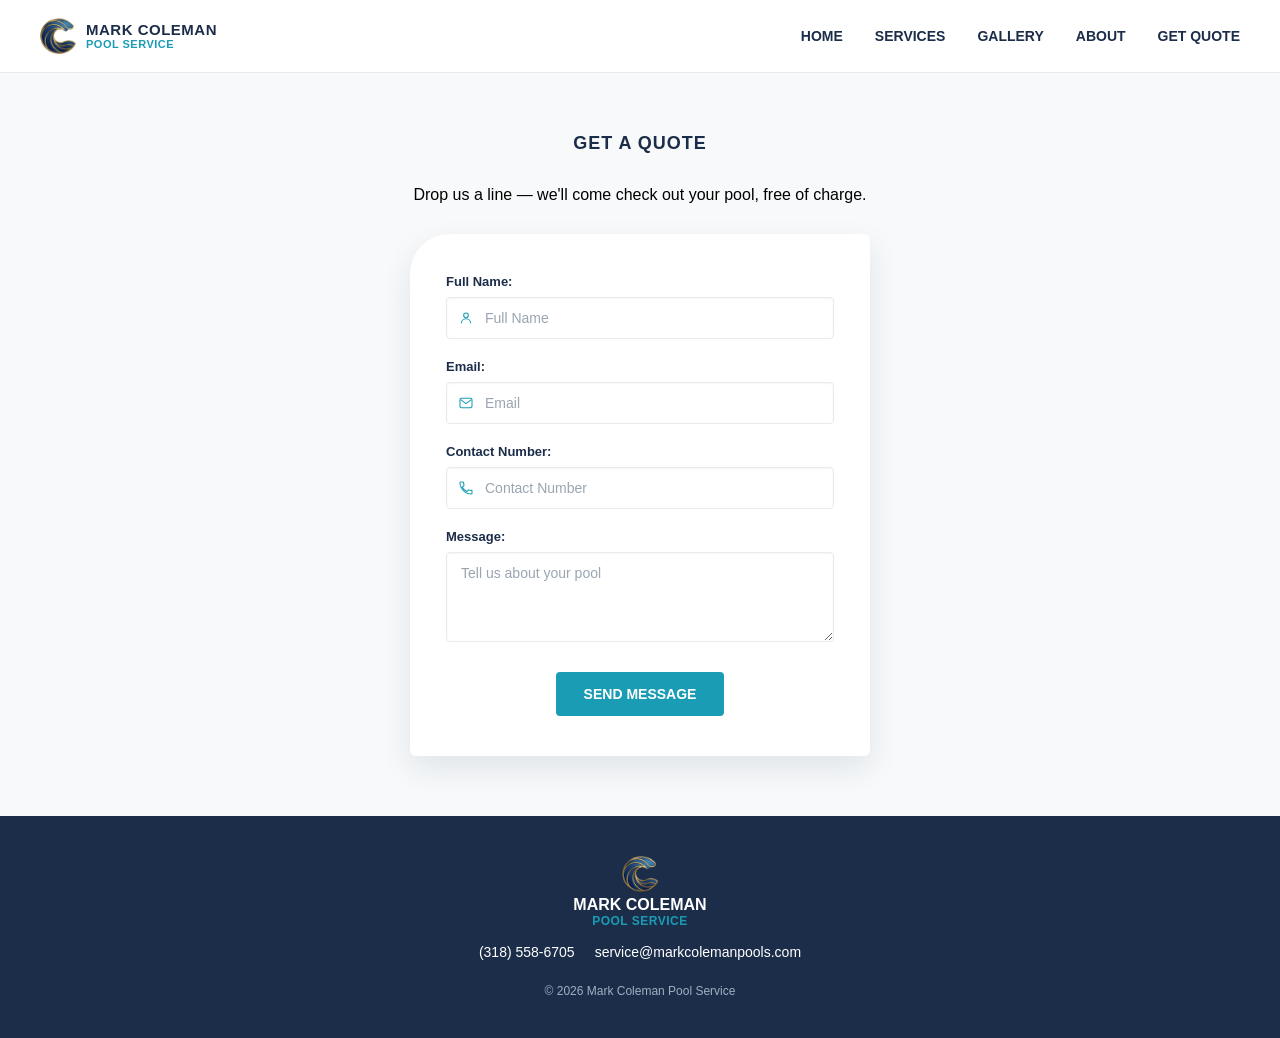
==== getquote.html @ e3eeb027 "updated meta content" ====
<!DOCTYPE html>
<html lang="en">
    <head>
        <meta name="viewport" content="width=device-width, initial-scale=1.0">
        <meta charset="UTF-8">
        <title>Quote - Mark Coleman Pool Service</title>
        <link rel="stylesheet" href="style.css">
    </head>
    <body>
        <header>
            <a href="index.html" class="logo">
                <img class="logo-mark" src="images/logo.png" alt="Mark Coleman Pool Service">
                <span class="logo-text">
                    <span class="top">MARK COLEMAN</span>
                    <span class="bottom">POOL SERVICE</span>
                </span>
            </a>
            <button class="menu-toggle" id="menuToggle" aria-label="Toggle menu" aria-expanded="false">
            </button>

            <nav id="mainNav">
                <ul>
                    <li><a href="index.html">HOME</a></li>
                    <li><a href="index.html#services">SERVICES</a></li>
                    <li><a href="index.html#gallery">GALLERY</a></li>
                    <li><a href="index.html#about">ABOUT</a></li>
                    <li><a href="getquote.html">GET QUOTE</a></li>
                </ul>
            </nav>
        </header>



        <section class="contact" id="contact">
            <h2>GET A QUOTE</h2>
            <p>Drop us a line — we'll come check out your pool, free of charge.</p>
            <form class="contact-form" action="https://formspree.io/f/xdeodoay" method="POST">
                <div class="form-field">
                    <label for="name">Full Name:</label>
                    <div class="input-icon">
                        <svg viewBox="0 0 24 24" fill="none" stroke="currentColor" stroke-width="1.6"><circle cx="12" cy="8" r="3.5"/><path d="M5 20c0-3.9 3.1-7 7-7s7 3.1 7 7"/></svg>
                        <input type="text" id="name" name="name" placeholder="Full Name" required>
                    </div>
                </div>
 
                <div class="form-field">
                    <label for="email">Email:</label>
                    <div class="input-icon">
                        <svg viewBox="0 0 24 24" fill="none" stroke="currentColor" stroke-width="1.6"><rect x="3" y="5" width="18" height="14" rx="2"/><path d="m4 7 8 6 8-6"/></svg>
                        <input type="email" id="email" name="email" placeholder="Email" required>
                    </div>
                </div>
 
                <div class="form-field">
                    <label for="phone">Contact Number:</label>
                    <div class="input-icon">
                        <svg viewBox="0 0 24 24" fill="none" stroke="currentColor" stroke-width="1.6"><path d="M6.6 10.8a15 15 0 0 0 6.6 6.6l2.2-2.2c.3-.3.7-.4 1-.2 1.1.4 2.3.6 3.6.6.6 0 1 .4 1 1V20c0 .6-.4 1-1 1C10.9 21 3 13.1 3 3.9c0-.6.4-1 1-1h3.4c.6 0 1 .4 1 1 0 1.3.2 2.5.6 3.6.1.4 0 .8-.2 1z"/></svg>
                        <input type="tel" id="phone" name="phone" placeholder="Contact Number">
                    </div>
                </div>
 
                <div class="form-field">
                    <label for="message">Message:</label>
                    <textarea id="message" name="message" rows="4" placeholder="Tell us about your pool" required></textarea>
                </div>
 
                <button type="submit" class="btn btn-primary">SEND MESSAGE</button>
            </form>
        </section>


        <footer id="contact">
            <div class="footer-content">
                <div class="footer-brand">
                    <img src="images/logo.png" alt="logo">
                    <span class="top">MARK COLEMAN</span>
                    <span class="bottom">POOL SERVICE</span>
                </div>
                <div class="footer-contact">
                    <a href="tel:3185586705">(318) 558-6705</a>
                    <a href="mailto:service@markcolemanpools.com">service@markcolemanpools.com</a>
                </div>
            </div>
            <p class="footer-copy">© 2026 Mark Coleman Pool Service</p>
        </footer>


        <script src="script.js"></script>
    </body>
</html>
---- style.css ----
html{
    scroll-behavior: smooth;
}

:root{
    --navy: #1c2d4a;
    --teal: #1a9cb5;
    --teal-dark: #0e7f94;
    --border: #eaeaea;
}
* {
    box-sizing: border-box;
}

html, body{
    height: 100%;
    margin: 0;
}

body {
    margin: 0;
    font-family: 'Segoe UI', Arial, sans-serif;
    display: flex;
    flex-direction: column;
    min-width: 100vh;
}


header {
    display: flex;
    align-items: center;
    justify-content: space-between;
    padding: 18px 40px;
    background: #fff;
    border-bottom: 1px solid var(--border)
}

/* Logo */
.logo{
    display: flex;
    align-items: center;
    gap: 10px;
    text-decoration: none;
}
.logo-mark{
    width: 36px;
    height: 36px;
    flex-shrink: 0;
}

.logo-text{
    display: flex;
    flex-direction: column;
    line-height: 1.1;
}

.logo-text .top{
    font-weight: 700;
    font-size: 15px;
    color: var(--navy);
    letter-spacing: 0.5px;
}

.logo-text .bottom{
    font-weight: 700;
    font-size: 11px;
    color: var(--teal);
    letter-spacing: 0.5px;
}

.menu-toggle{
    display: none;
    flex-direction: column;
    gap: 5px;
    background: none;
    border: none;
    cursor: pointer;
    padding: 4px;
}

.menu-toggle span{
    width: 24px;
    height: 2px;
    background: var(--navy)
}

nav ul{
    display: flex;
    list-style: none;
    margin: 0;
    padding: 0;
    gap: 32px;
}

nav a{
    text-decoration: none;
    font-size: 14px;
    font-weight: 600;
    color: var(--navy);
    padding-bottom: 6px;
}

nav a.active{
    color: var(--teal);
    border-bottom: 2px solid var(--teal);
}

nav a:hover{
    color: var(--teal-dark)
}

@media (max-width: 760px) {
    nav{
        position: absolute;
        top: 68px;
        left: 0;
        right: 0;
        background: #fff;
        border-bottom: 1px solid var(--border);
        display: none;
    }

    nav.open {
        display: block;
    }

    nav ul{
        flex-direction: column;
        padding: 16px 40px;
        gap: 16px;
    }

    .menu-toggle{
        display: flex;
    }
}

.hero{
    position: relative;
    background: var(--navy);
    color: #fff;
    padding: 100px 40px;
}

.hero-content{
    max-width: 560px;
}

.hero h1{
    font-size: 40px;
    line-height: 1.2;
    margin: 0 0 16px;
}

.hero p{
    font-size: 16px;
    line-height: 1.5;
    margin: 0 0 28px;
}

.hero-buttons{
    display: flex;
    gap: 16px;
}

.btn{
    padding: 14px 28px;
    border-radius: 4px;
    font-weight: 600;
    font-size: 14px;
    text-decoration: none;
    display: inline-flex;
    align-items: center;
}

.btn-primary{
    background: var(--teal);
    color: #fff;
}

.btn-primary:hover{
    background: var(--teal-dark);
}

.btn-outline{
    border: 1.5px solid #fff;
    color: #fff;
}

section h2 {
    text-align: center;
    font-size: 18px;
    letter-spacing: 1px;
    color: var(--navy);
    margin: 0 0 32px;
}

.services{
    padding: 60px 40px;
}

.services-grid{
    display: flex;
    justify-content: center;
    gap: 60px;
}

.services-item{
    display: flex;
    flex-direction: column;
    align-items: center;
    gap: 10px;
}

.services-item img{
    width: 150px;
    height: 150px;
}

.services-item span{
    font-size: 15px;
    font-weight: 600;
    color: var(--navy);    
}

.gallery{
    padding: 60px 40px;
}

.gallery-grid{
    display: grid;
    grid-template-columns: repeat(3, 1fr);
    gap: 16px;
    max-width: 900px;
    margin: 0 auto;
}

.gallery-grid img {
    width: 100%;
    aspect-ratio: 4 / 3;
    object-fit: cover;
    border-radius: 4px;
}

.about{
    padding: 60px 40px;
}

.about-content{
    max-width: 700px;
    margin: 0 auto;
    text-align: center;
}

.cert{
    padding: 60px 40px;
}

.cert-content{
    display:flex;
    align-items: center;
    justify-content: center;
    gap: 16px;
    max-width: 700px;
    margin: 0 auto;
}

.cert img{
    height: 150px;
    width: 150px;
}

footer {
    background: var(--navy);
    color: #fff;
    padding: 40px;
    text-align: center;
    flex: 1;
}

footer img{
    height: 36px;
    width: 36px;
}

.footer-content {
    display: flex;
    flex-direction: column;
    align-items: center;
    gap: 16px;
}

.footer-brand .top {
    display: block;
    font-weight: 700;
    font-size: 16px;
}

.footer-brand .bottom {
    display: block;
    font-weight: 700;
    font-size: 12px;
    color: var(--teal);
    letter-spacing: 0.5px;
}

.footer-contact,
.footer-social {
    display: flex;
    gap: 20px;
}

.footer-contact a,
.footer-social a {
    color: #fff;
    text-decoration: none;
    font-size: 14px;
}

.footer-contact a:hover,
.footer-social a:hover {
    color: var(--teal);
}

.footer-copy {
    margin: 24px 0 0;
    font-size: 12px;
    color: #9fb0c3;
}

.contact {
    padding: 60px 40px;
    background: #f7f9fa;
}

.contact p{
    text-align: center;
    margin: 0;
    padding-bottom: 30px;
}

.contact-form {
    max-width: 460px;
    margin: 0 auto;
    display: flex;
    flex-direction: column;
    gap: 20px;
    background: #fff;
    padding: 40px 36px;
    border-radius: 40px 6px 6px 6px;
    box-shadow: 0 12px 30px rgba(28, 45, 74, 0.1);
}
 
.form-field label {
    display: block;
    font-size: 13px;
    font-weight: 700;
    color: var(--navy);
    margin-bottom: 8px;
}
 
.input-icon {
    position: relative;
    display: flex;
    align-items: center;
}
 
.input-icon svg {
    position: absolute;
    left: 12px;
    width: 16px;
    height: 16px;
    color: var(--teal);
    pointer-events: none;
}
 
.contact-form input {
    width: 100%;
    padding: 12px 14px 12px 38px;
}
 
.contact-form textarea {
    width: 100%;
    padding: 12px 14px;
}
 
.contact-form input,
.contact-form textarea {
    border: 1px solid var(--border);
    border-radius: 4px;
    font-family: inherit;
    font-size: 14px;
    color: var(--navy);
    background: #fff;
    box-shadow: inset 0 1px 2px rgba(0,0,0,0.04);
}
 
.contact-form input::placeholder,
.contact-form textarea::placeholder {
    color: #9aa5b1;
}
 
.contact-form input:focus,
.contact-form textarea:focus {
    outline: none;
    border-color: var(--teal);
    box-shadow: 0 0 0 3px rgba(26, 156, 181, 0.15);
}
 
.contact-form button {
    border: none;
    cursor: pointer;
    align-self: center;
    margin-top: 6px;
}
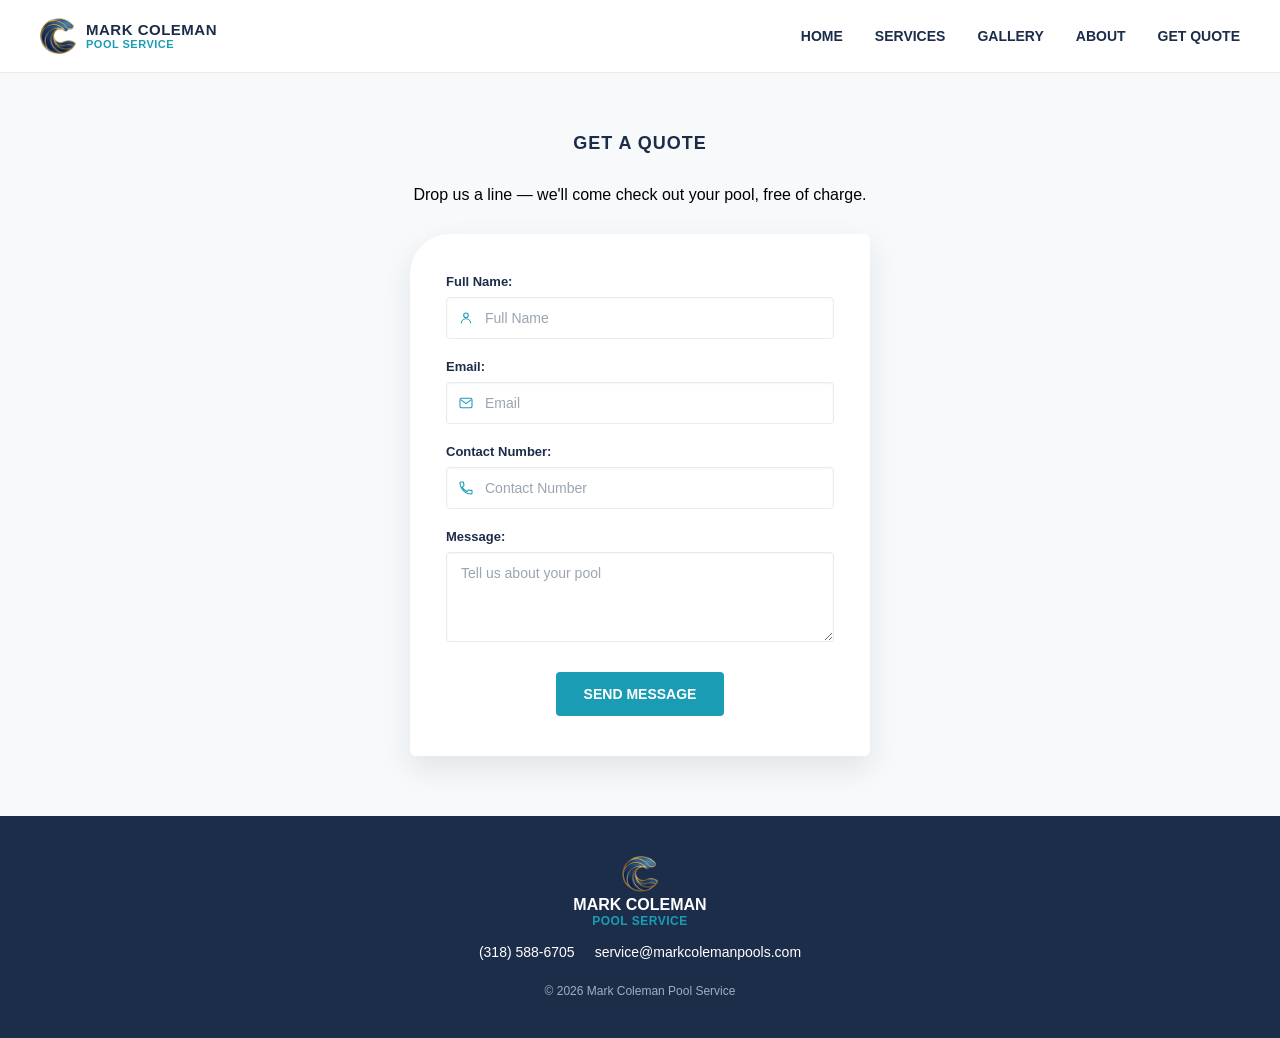
==== commit 344771bc: "fixed phone number" ====
--- a/getquote.html
+++ b/getquote.html
@@ -77,7 +77,7 @@
                     <span class="bottom">POOL SERVICE</span>
                 </div>
                 <div class="footer-contact">
-                    <a href="tel:3185586705">(318) 558-6705</a>
+                    <a href="tel:+13185886705">(318) 588-6705</a>
                     <a href="mailto:service@markcolemanpools.com">service@markcolemanpools.com</a>
                 </div>
             </div>
--- a/style.css
+++ b/style.css
@@ -22,7 +22,7 @@
     font-family: 'Segoe UI', Arial, sans-serif;
     display: flex;
     flex-direction: column;
-    min-width: 100vh;
+    min-height: 100vh;
 }
 
 
@@ -202,7 +202,14 @@
 .services-grid{
     display: flex;
     justify-content: center;
+    flex-wrap: wrap;
     gap: 60px;
+}
+
+@media (max-width: 600px) {
+    .services-grid{
+        gap: 30px;
+    }
 }
 
 .services-item{
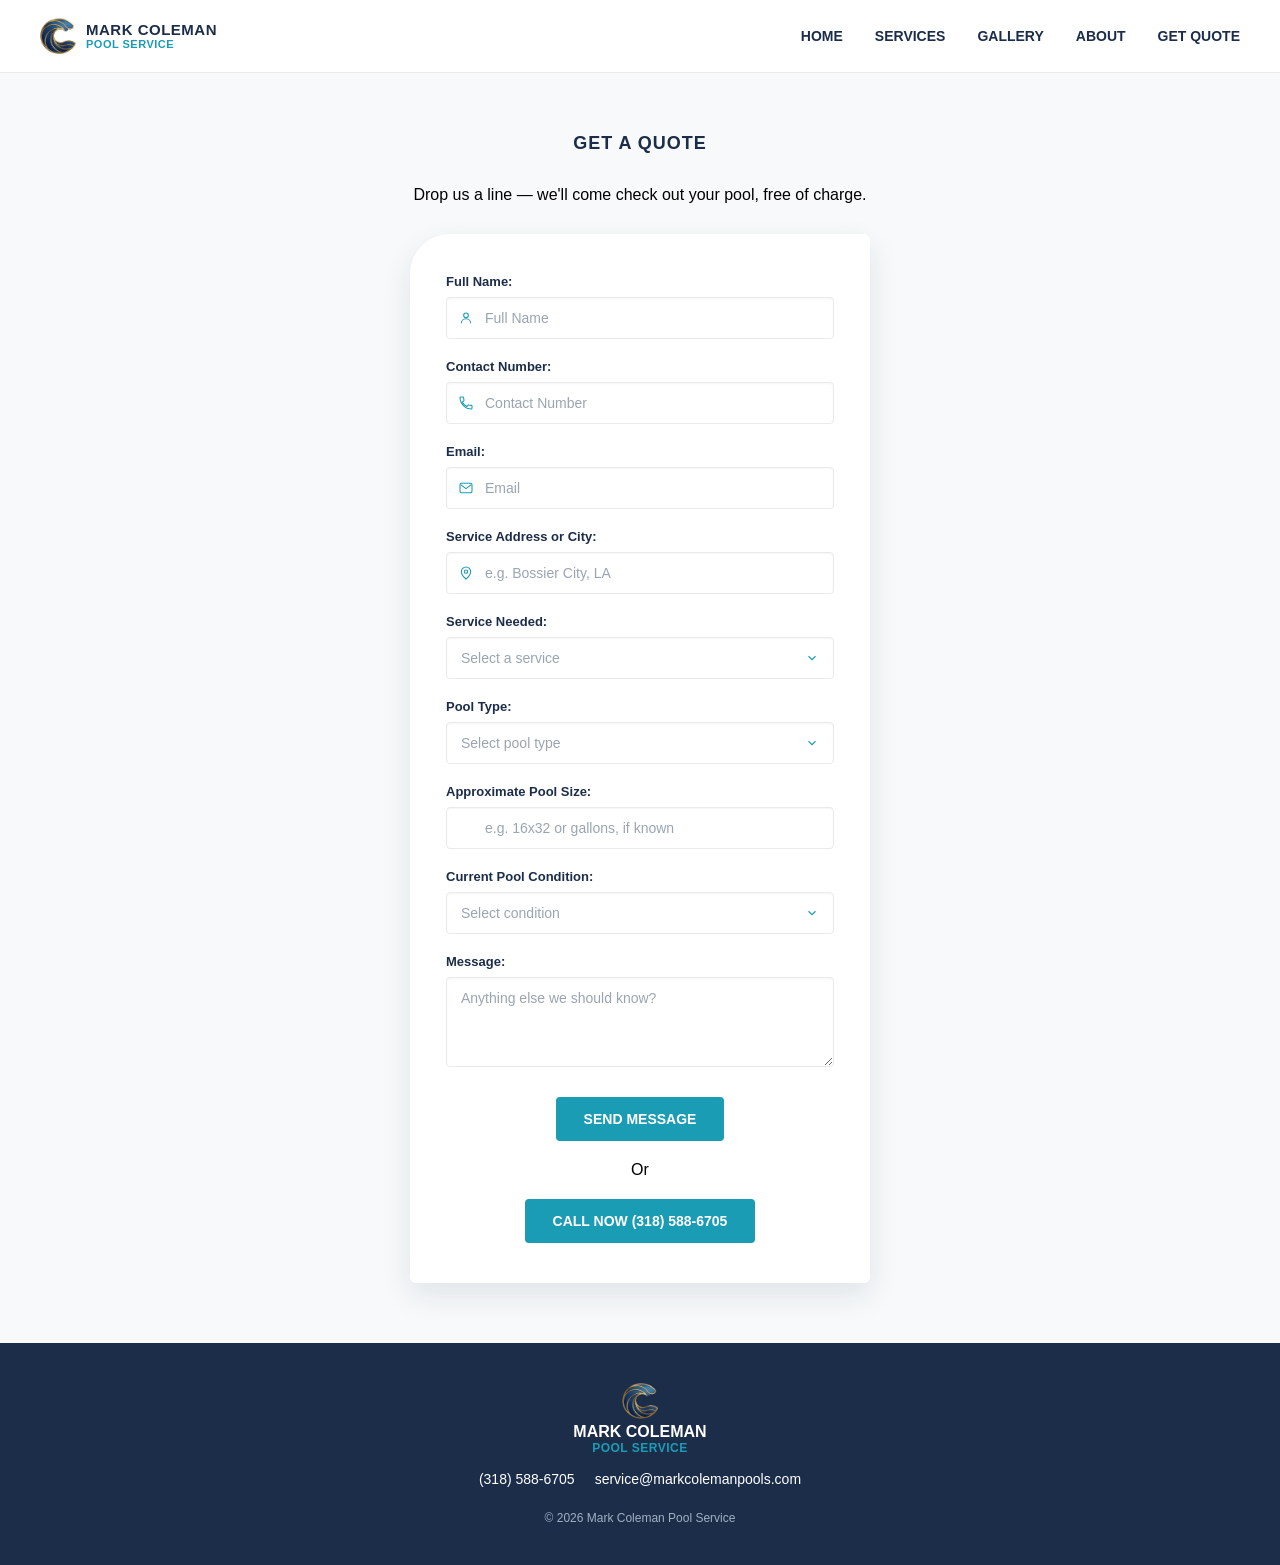
==== commit 73ad8c16: "updated SEO" ====
--- a/getquote.html
+++ b/getquote.html
@@ -33,7 +33,10 @@
 
         <section class="contact" id="contact">
             <h2>GET A QUOTE</h2>
+            
             <p>Drop us a line — we'll come check out your pool, free of charge.</p>
+            
+
             <form class="contact-form" action="https://formspree.io/f/xdeodoay" method="POST">
                 <div class="form-field">
                     <label for="name">Full Name:</label>
@@ -42,29 +45,79 @@
                         <input type="text" id="name" name="name" placeholder="Full Name" required>
                     </div>
                 </div>
- 
+
+                <div class="form-field">
+                    <label for="phone">Contact Number:</label>
+                    <div class="input-icon">
+                        <svg viewBox="0 0 24 24" fill="none" stroke="currentColor" stroke-width="1.6"><path d="M6.6 10.8a15 15 0 0 0 6.6 6.6l2.2-2.2c.3-.3.7-.4 1-.2 1.1.4 2.3.6 3.6.6.6 0 1 .4 1 1V20c0 .6-.4 1-1 1C10.9 21 3 13.1 3 3.9c0-.6.4-1 1-1h3.4c.6 0 1 .4 1 1 0 1.3.2 2.5.6 3.6.1.4 0 .8-.2 1z"/></svg>
+                        <input type="tel" id="phone" name="phone" placeholder="Contact Number" required>
+                    </div>
+                </div>
+
                 <div class="form-field">
                     <label for="email">Email:</label>
                     <div class="input-icon">
                         <svg viewBox="0 0 24 24" fill="none" stroke="currentColor" stroke-width="1.6"><rect x="3" y="5" width="18" height="14" rx="2"/><path d="m4 7 8 6 8-6"/></svg>
-                        <input type="email" id="email" name="email" placeholder="Email" required>
+                        <input type="email" id="email" name="email" placeholder="Email">
                     </div>
                 </div>
- 
+
                 <div class="form-field">
-                    <label for="phone">Contact Number:</label>
+                    <label for="address">Service Address or City:</label>
                     <div class="input-icon">
-                        <svg viewBox="0 0 24 24" fill="none" stroke="currentColor" stroke-width="1.6"><path d="M6.6 10.8a15 15 0 0 0 6.6 6.6l2.2-2.2c.3-.3.7-.4 1-.2 1.1.4 2.3.6 3.6.6.6 0 1 .4 1 1V20c0 .6-.4 1-1 1C10.9 21 3 13.1 3 3.9c0-.6.4-1 1-1h3.4c.6 0 1 .4 1 1 0 1.3.2 2.5.6 3.6.1.4 0 .8-.2 1z"/></svg>
-                        <input type="tel" id="phone" name="phone" placeholder="Contact Number">
+                        <svg viewBox="0 0 24 24" fill="none" stroke="currentColor" stroke-width="1.6"><path d="M12 21s-7-6.2-7-11a7 7 0 0 1 14 0c0 4.8-7 11-7 11z"/><circle cx="12" cy="10" r="2.5"/></svg>
+                        <input type="text" id="address" name="address" placeholder="e.g. Bossier City, LA" required>
                     </div>
                 </div>
- 
+
+                <div class="form-field">
+                    <label for="service">Service Needed:</label>
+                    <select id="service" name="service" required>
+                        <option value="" disabled selected>Select a service</option>
+                        <option value="Weekly Maintenance">Weekly Maintenance</option>
+                        <option value="Winterization">Winterization</option>
+                        <option value="Green to Clean">Green to Clean</option>
+                        <option value="Drain and Clean">Drain and Clean</option>
+                        <option value="Equipment Install & Repair">Equipment Install & Repair</option>
+                        <option value="Not sure">Not sure / Other</option>
+                    </select>
+                </div>
+
+                <div class="form-field">
+                    <label for="pool_type">Pool Type:</label>
+                    <select id="pool_type" name="pool_type">
+                        <option value="" disabled selected>Select pool type</option>
+                        <option value="In-ground">In-ground</option>
+                        <option value="Above-ground">Above-ground</option>
+                    </select>
+                </div>
+
+                <div class="form-field">
+                    <label for="pool_size">Approximate Pool Size:</label>
+                    <input type="text" id="pool_size" name="pool_size" placeholder="e.g. 16x32 or gallons, if known">
+                </div>
+
+                <div class="form-field">
+                    <label for="condition">Current Pool Condition:</label>
+                    <select id="condition" name="condition">
+                        <option value="" disabled selected>Select condition</option>
+                        <option value="Routine / clear">Routine / clear</option>
+                        <option value="Green or cloudy">Green or cloudy</option>
+                        <option value="Not sure">Not sure</option>
+                    </select>
+                </div>
+
                 <div class="form-field">
                     <label for="message">Message:</label>
-                    <textarea id="message" name="message" rows="4" placeholder="Tell us about your pool" required></textarea>
+                    <textarea id="message" name="message" rows="4" placeholder="Anything else we should know?"></textarea>
                 </div>
  
                 <button type="submit" class="btn btn-primary">SEND MESSAGE</button>
+                <span style="text-align: center;">Or</span>
+                <div class="quote-buttons">
+                    <a href="tel:+13185886705" class="btn btn-primary">CALL NOW (318) 588-6705</a>
+                </div>
+                
             </form>
         </section>
 
@@ -86,5 +139,24 @@
 
 
         <script src="script.js"></script>
+        <!-- Google tag (gtag.js) -->
+        <script async src="https://www.googletagmanager.com/gtag/js?id=G-51X6MR22NM">
+        </script>
+        <script>
+        window.dataLayer = window.dataLayer || [];
+        function gtag(){dataLayer.push(arguments);}
+        gtag('js', new Date());
+
+        gtag('config', 'G-51X6MR22NM');
+        </script>
+        <script>
+                    document.querySelectorAll('.contact-form select').forEach(function (select) {
+            function updateColor() {
+                select.classList.toggle('placeholder', select.value === '');
+            }
+            updateColor();
+            select.addEventListener('change', updateColor);
+        });
+        </script>
     </body>
 </html>
--- a/style.css
+++ b/style.css
@@ -114,10 +114,12 @@
         position: absolute;
         top: 68px;
         left: 0;
-        right: 0;
+        bottom: 0;
+        width: 250px;
         background: #fff;
-        border-bottom: 1px solid var(--border);
+        border-right: 1px solid var(--border);
         display: none;
+        z-index: 100;
     }
 
     nav.open {
@@ -173,6 +175,7 @@
     align-items: center;
 }
 
+
 .btn-primary{
     background: var(--teal);
     color: #fff;
@@ -200,6 +203,7 @@
 }
 
 .services-grid{
+    align-items:start;
     display: flex;
     justify-content: center;
     flex-wrap: wrap;
@@ -212,11 +216,38 @@
     }
 }
 
-.services-item{
-    display: flex;
-    flex-direction: column;
-    align-items: center;
-    gap: 10px;
+.services-item {
+    position: relative;
+    cursor: pointer;
+    display: flex;
+    flex-direction: column;
+    align-items: center;
+}
+
+.service-popup {
+    position: absolute;
+    bottom: 100%;
+    left: 50%;
+    transform: translateX(-50%) translateY(10px);
+    width: 220px;
+    background: #fff;
+    border: 1px solid #ddd;
+    border-radius: 8px;
+    padding: 12px;
+    box-shadow: 0 4px 12px rgba(0,0,0,0.15);
+    opacity: 0;
+    visibility: hidden;
+    transition: opacity 0.2s ease, transform 0.2s ease;
+    pointer-events: none;
+    z-index: 10;
+}
+
+.services-item:hover .service-popup,
+.services-item.active .service-popup {
+    opacity: 1;
+    visibility: visible;
+    transform: translateX(-50%) translateY(0);
+    pointer-events: auto;
 }
 
 .services-item img{
@@ -392,13 +423,14 @@
 }
  
 .contact-form input,
-.contact-form textarea {
+.contact-form textarea,
+.contact-form select {
     border: 1px solid var(--border);
     border-radius: 4px;
     font-family: inherit;
     font-size: 14px;
     color: var(--navy);
-    background: #fff;
+    background-color: #fff;
     box-shadow: inset 0 1px 2px rgba(0,0,0,0.04);
 }
  
@@ -408,7 +440,8 @@
 }
  
 .contact-form input:focus,
-.contact-form textarea:focus {
+.contact-form textarea:focus,
+.contact-form select:focus {
     outline: none;
     border-color: var(--teal);
     box-shadow: 0 0 0 3px rgba(26, 156, 181, 0.15);
@@ -419,4 +452,64 @@
     cursor: pointer;
     align-self: center;
     margin-top: 6px;
+}
+
+.contact-form select {
+    width: 100%;
+    padding: 12px 36px 12px 14px;
+    appearance: none;
+    -webkit-appearance: none;
+    -moz-appearance: none;
+    cursor: pointer;
+    background-image: url("data:image/svg+xml;utf8,<svg xmlns='http://www.w3.org/2000/svg' viewBox='0 0 24 24' fill='none' stroke='%231a9cb5' stroke-width='2'><path d='M6 9l6 6 6-6'/></svg>");
+    background-repeat: no-repeat;
+    background-position: right 14px center;
+    background-size: 14px;
+}
+
+.contact-form select:required:invalid {
+    color: #9aa5b1;
+}
+
+.contact-form select option {
+    color: var(--navy);
+}
+
+.contact-form select.placeholder {
+    color: #9aa5b1;
+}
+
+.contact-form select option {
+    color: var(--navy);
+}
+
+.services-item summary {
+    display: flex;
+    flex-direction: column;
+    align-items: center;
+    gap: 12px;
+    cursor: pointer;
+    list-style: none;
+}
+.services-item summary::-webkit-details-marker {
+    display: none;
+}
+.services-item p {
+    margin-top: 8px;
+}
+
+.quote-buttons{
+    text-align: center;
+}
+
+.quote-button{
+    padding: 14px 28px;
+    border-radius: 4px;
+    font-weight: 600;
+    font-size: 14px;
+    text-decoration: none;
+    display: inline-flex;
+    align-items: center;
+    color: var(--teal);
+    text-decoration: none;
 }
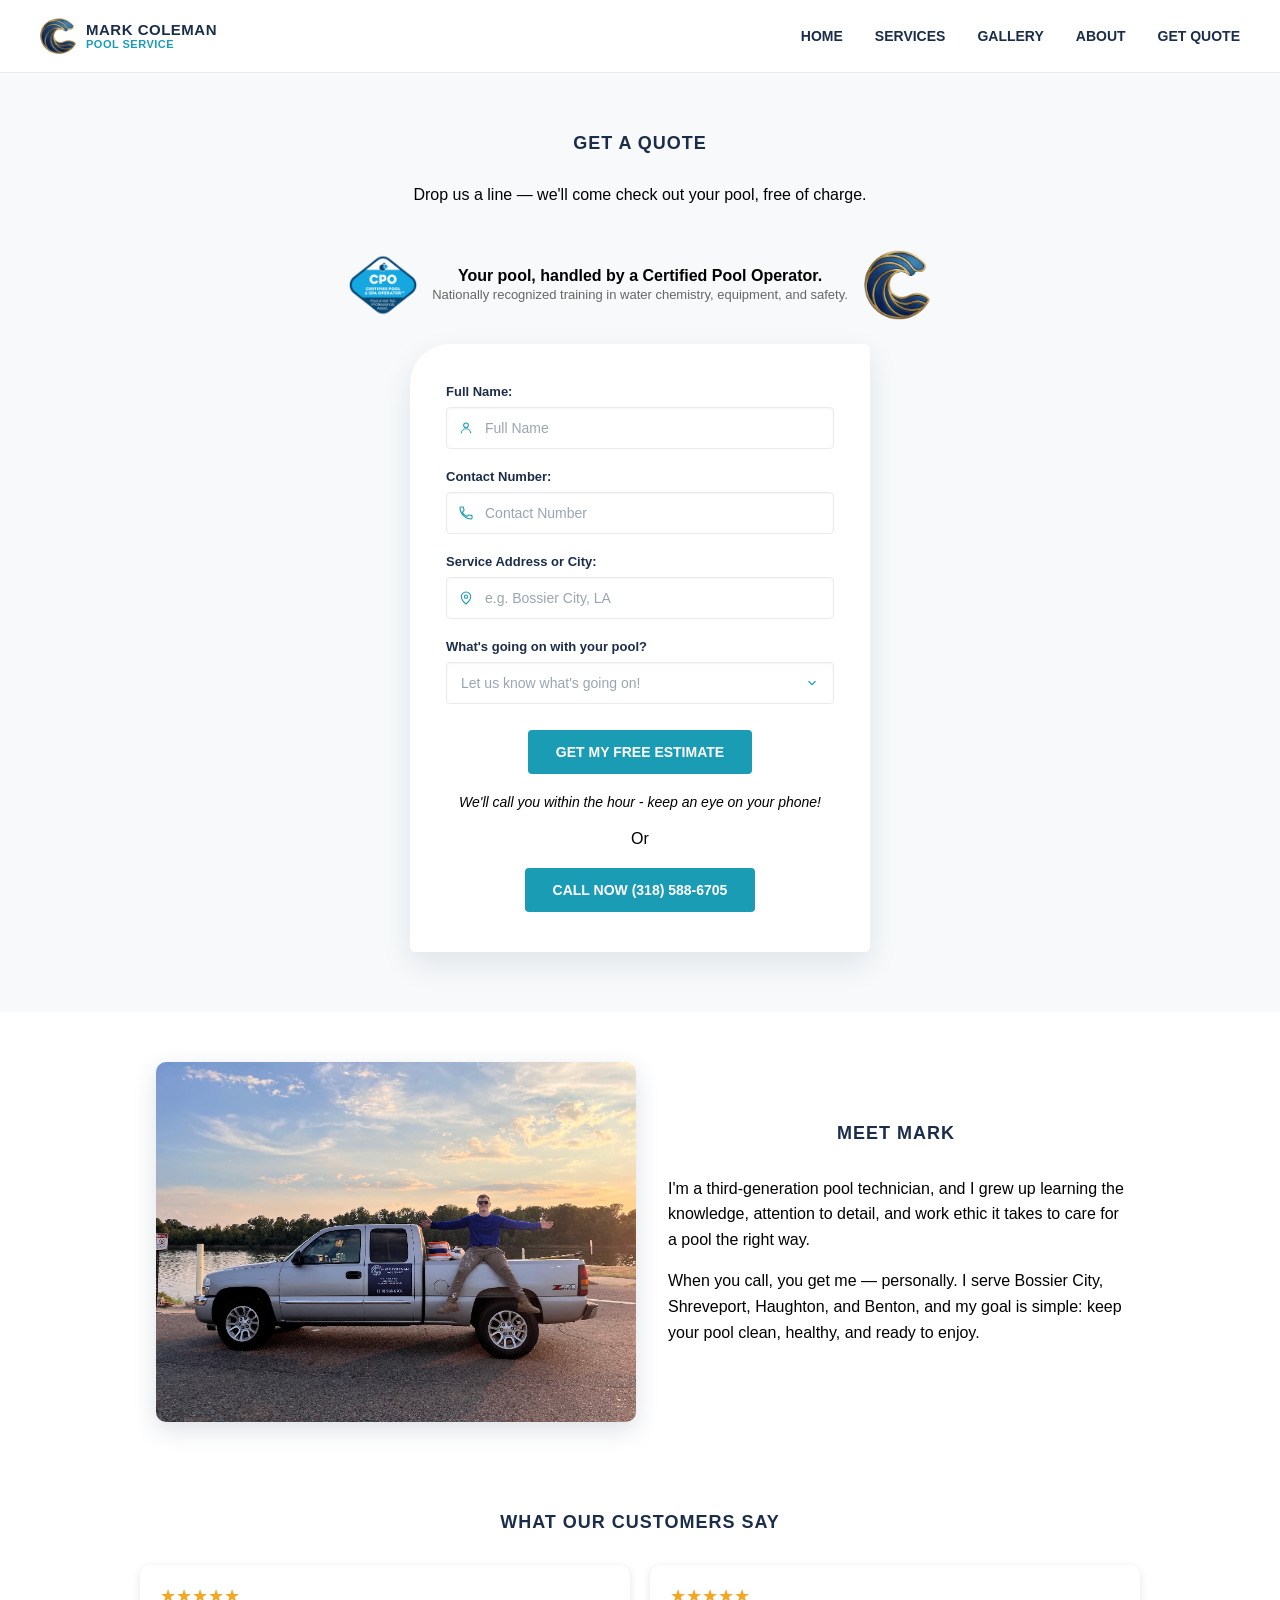
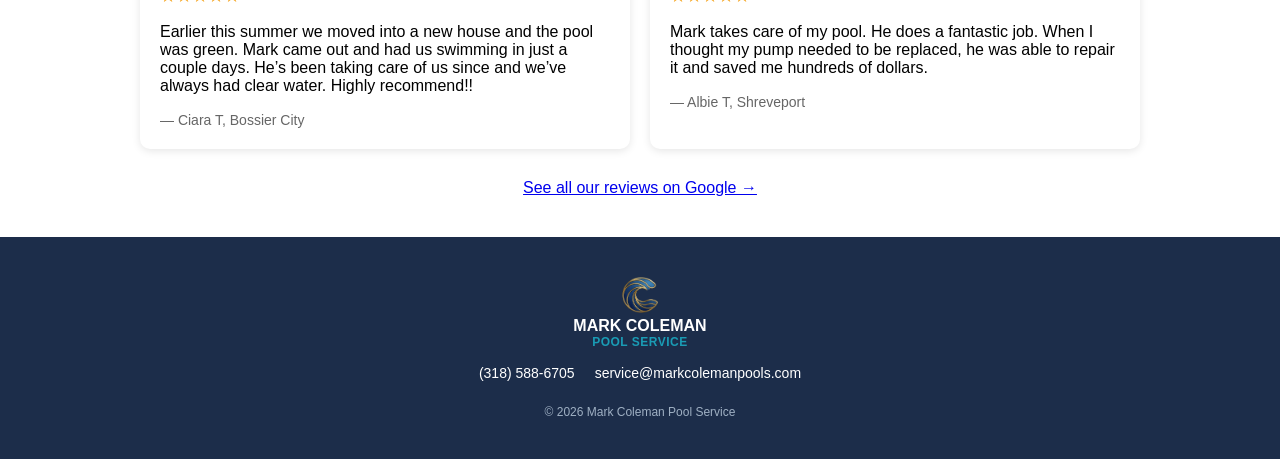
==== commit 6dcc5789: "updated quote page" ====
--- a/getquote.html
+++ b/getquote.html
@@ -4,6 +4,7 @@
         <meta name="viewport" content="width=device-width, initial-scale=1.0">
         <meta charset="UTF-8">
         <title>Quote - Mark Coleman Pool Service</title>
+        <link rel="icon" type="image/png" href="images/logo.png">
         <link rel="stylesheet" href="style.css">
     </head>
     <body>
@@ -29,12 +30,19 @@
             </nav>
         </header>
 
-
-
         <section class="contact" id="contact">
             <h2>GET A QUOTE</h2>
             
             <p>Drop us a line — we'll come check out your pool, free of charge.</p>
+
+            <div class="cpo-badge">
+                <img src="images/cpo.png" alt="Mark Coleman Pool Service logo">
+                <div class="cpo-text">
+                    <strong>Your pool, handled by a Certified Pool Operator.</strong>
+                    <span>Nationally recognized training in water chemistry, equipment, and safety.</span>
+                </div>
+                <img src="images/logo.png" alt="Certified Pool Operator badge">
+            </div>
             
 
             <form class="contact-form" action="https://formspree.io/f/xdeodoay" method="POST">
@@ -53,7 +61,7 @@
                         <input type="tel" id="phone" name="phone" placeholder="Contact Number" required>
                     </div>
                 </div>
-
+<!--
                 <div class="form-field">
                     <label for="email">Email:</label>
                     <div class="input-icon">
@@ -61,7 +69,7 @@
                         <input type="email" id="email" name="email" placeholder="Email">
                     </div>
                 </div>
-
+-->
                 <div class="form-field">
                     <label for="address">Service Address or City:</label>
                     <div class="input-icon">
@@ -71,18 +79,18 @@
                 </div>
 
                 <div class="form-field">
-                    <label for="service">Service Needed:</label>
+                    <label for="service">What's going on with your pool?</label>
                     <select id="service" name="service" required>
-                        <option value="" disabled selected>Select a service</option>
-                        <option value="Weekly Maintenance">Weekly Maintenance</option>
-                        <option value="Winterization">Winterization</option>
-                        <option value="Green to Clean">Green to Clean</option>
-                        <option value="Drain and Clean">Drain and Clean</option>
-                        <option value="Equipment Install & Repair">Equipment Install & Repair</option>
+                        <option value="" disabled selected>Let us know what's going on!</option>
+                        <option value="Weekly Maintenance">I want someone to take care of it every week.</option>
+                        <option value="Winterization">I need to close it for the winter.</option>
+                        <option value="Cloudy or Green">My pool is cloudy or green.</option>
+                        <option value="Drain and Clean">I need it drained and cleaned.</option>
+                        <option value="Equipment Install & Repair">Something is broken (pump, filter, heater, etc.)</option>
                         <option value="Not sure">Not sure / Other</option>
                     </select>
                 </div>
-
+<!--
                 <div class="form-field">
                     <label for="pool_type">Pool Type:</label>
                     <select id="pool_type" name="pool_type">
@@ -111,14 +119,41 @@
                     <label for="message">Message:</label>
                     <textarea id="message" name="message" rows="4" placeholder="Anything else we should know?"></textarea>
                 </div>
- 
-                <button type="submit" class="btn btn-primary">SEND MESSAGE</button>
+--> 
+                <button type="submit" class="btn btn-primary">GET MY FREE ESTIMATE</button>
+                <span style="font-size: 14px; text-align: center; font-style:italic">We'll call you within the hour - keep an eye on your phone!</span>
                 <span style="text-align: center;">Or</span>
                 <div class="quote-buttons">
                     <a href="tel:+13185886705" class="btn btn-primary">CALL NOW (318) 588-6705</a>
                 </div>
                 
             </form>
+        </section>
+
+        <section class="meet-mark">
+            <img src="images/mark.jpg" alt="Mark Coleman with his Mark Coleman Pool Service truck">
+            <div class="meet-mark-text">
+                <h2>MEET MARK</h2>
+                <p>I'm a third-generation pool technician, and I grew up learning the knowledge, attention to detail, and work ethic it takes to care for a pool the right way.</p>
+                <p>When you call, you get me &mdash; personally. I serve Bossier City, Shreveport, Haughton, and Benton, and my goal is simple: keep your pool clean, healthy, and ready to enjoy.</p>
+            </div>
+        </section>
+
+        <section class="reviews">
+        <h2>WHAT OUR CUSTOMERS SAY</h2>
+        <div class="review-grid">
+            <div class="review-card">
+                <div class="stars">★★★★★</div>
+                <p>Earlier this summer we moved into a new house and the pool was green. Mark came out and had us swimming in just a couple days. He’s been taking care of us since and we’ve always had clear water. Highly recommend!!</p>
+                <span class="reviewer">— Ciara T, Bossier City</span>
+            </div>
+            <div class="review-card">
+                <div class="stars">★★★★★</div>
+                <p>Mark takes care of my pool. He does a fantastic job. When I thought my pump needed to be replaced, he was able to repair it and saved me hundreds of dollars.</p>
+                <span class="reviewer">— Albie T, Shreveport</span>
+            </div>
+        </div>
+        <a class="all-reviews" href="https://share.google/848EsRtRVeqVAr1DG" target="_blank">See all our reviews on Google →</a>
         </section>
 
 
--- a/style.css
+++ b/style.css
@@ -290,6 +290,32 @@
     text-align: center;
 }
 
+.serving-content{
+    display: flex;
+    flex-direction: column;
+    justify-content: center;
+    align-items: center;
+}
+
+.map-embed {
+    position: relative;
+    width: 100%;
+    max-width: 500px;
+    aspect-ratio: 4 / 3;
+    margin: 12px auto 0;
+    border-radius: 8px;
+    overflow: hidden;
+}
+
+.map-embed iframe {
+    position: absolute;
+    top: 0;
+    left: 0;
+    width: 100%;
+    height: 100%;
+    border: 0;
+}
+
 .cert{
     padding: 60px 40px;
 }
@@ -512,4 +538,129 @@
     align-items: center;
     color: var(--teal);
     text-decoration: none;
-}+}
+
+
+.certification{
+    text-align:center;
+}
+
+.certification img{
+    width: 100px;
+    height: 100px;
+}
+
+.rating-line {
+    font-weight: bold;
+    color: #f5a623;
+    text-align: center;
+}
+
+.reviews {
+    padding: 40px 16px;
+    text-align: center;
+}
+
+.review-grid {
+    display: grid;
+    grid-template-columns: repeat(auto-fit, minmax(250px, 1fr));
+    gap: 20px;
+    max-width: 1000px;
+    margin: 20px auto;
+}
+
+.review-card {
+    background: #fff;
+    border-radius: 10px;
+    padding: 20px;
+    box-shadow: 0 2px 8px rgba(0, 0, 0, 0.1);
+    text-align: left;
+}
+
+.review-card .stars {
+    color: #f5a623;
+    font-size: 18px;
+    margin-bottom: 8px;
+}
+
+.reviewer {
+    font-size: 14px;
+    color: #666;
+}
+
+.all-reviews {
+    display: inline-block;
+    margin-top: 10px;
+}
+
+.cpo-badge {
+    display: flex;
+    align-items: center;
+    justify-content: center;
+    gap: 14px;
+    max-width: 600px;
+    margin: 16px auto 24px;
+    text-align: center;
+}
+
+.cpo-badge img {
+    width: 70px;
+    height: 70px;
+    object-fit: contain;
+    flex-shrink: 0;
+}
+
+.cpo-text strong {
+    display: block;
+    font-size: 16px;
+    white-space: nowrap;
+}
+
+@media (max-width: 600px) {
+    .cpo-text strong {
+        white-space: normal;
+    }
+}
+
+.cpo-text span {
+    font-size: 13px;
+    color: #666;
+}
+
+.meet-mark {
+    display: flex;
+    align-items: center;
+    gap: 32px;
+    max-width: 1000px;
+    margin: 0 auto;
+    padding: 50px 16px;
+}
+
+.meet-mark img {
+    width: 50%;
+    max-width: 480px;
+    height: auto;
+    border-radius: 10px;
+    box-shadow: 0 8px 24px rgba(28, 45, 74, 0.15);
+}
+
+.meet-mark-text h2 {
+    margin-top: 0;
+    color: var(--navy);
+}
+
+.meet-mark-text p {
+    line-height: 1.6;
+}
+
+@media (max-width: 700px) {
+    .meet-mark {
+        flex-direction: column;
+        text-align: center;
+        gap: 20px;
+    }
+
+    .meet-mark img {
+        width: 100%;
+    }
+}
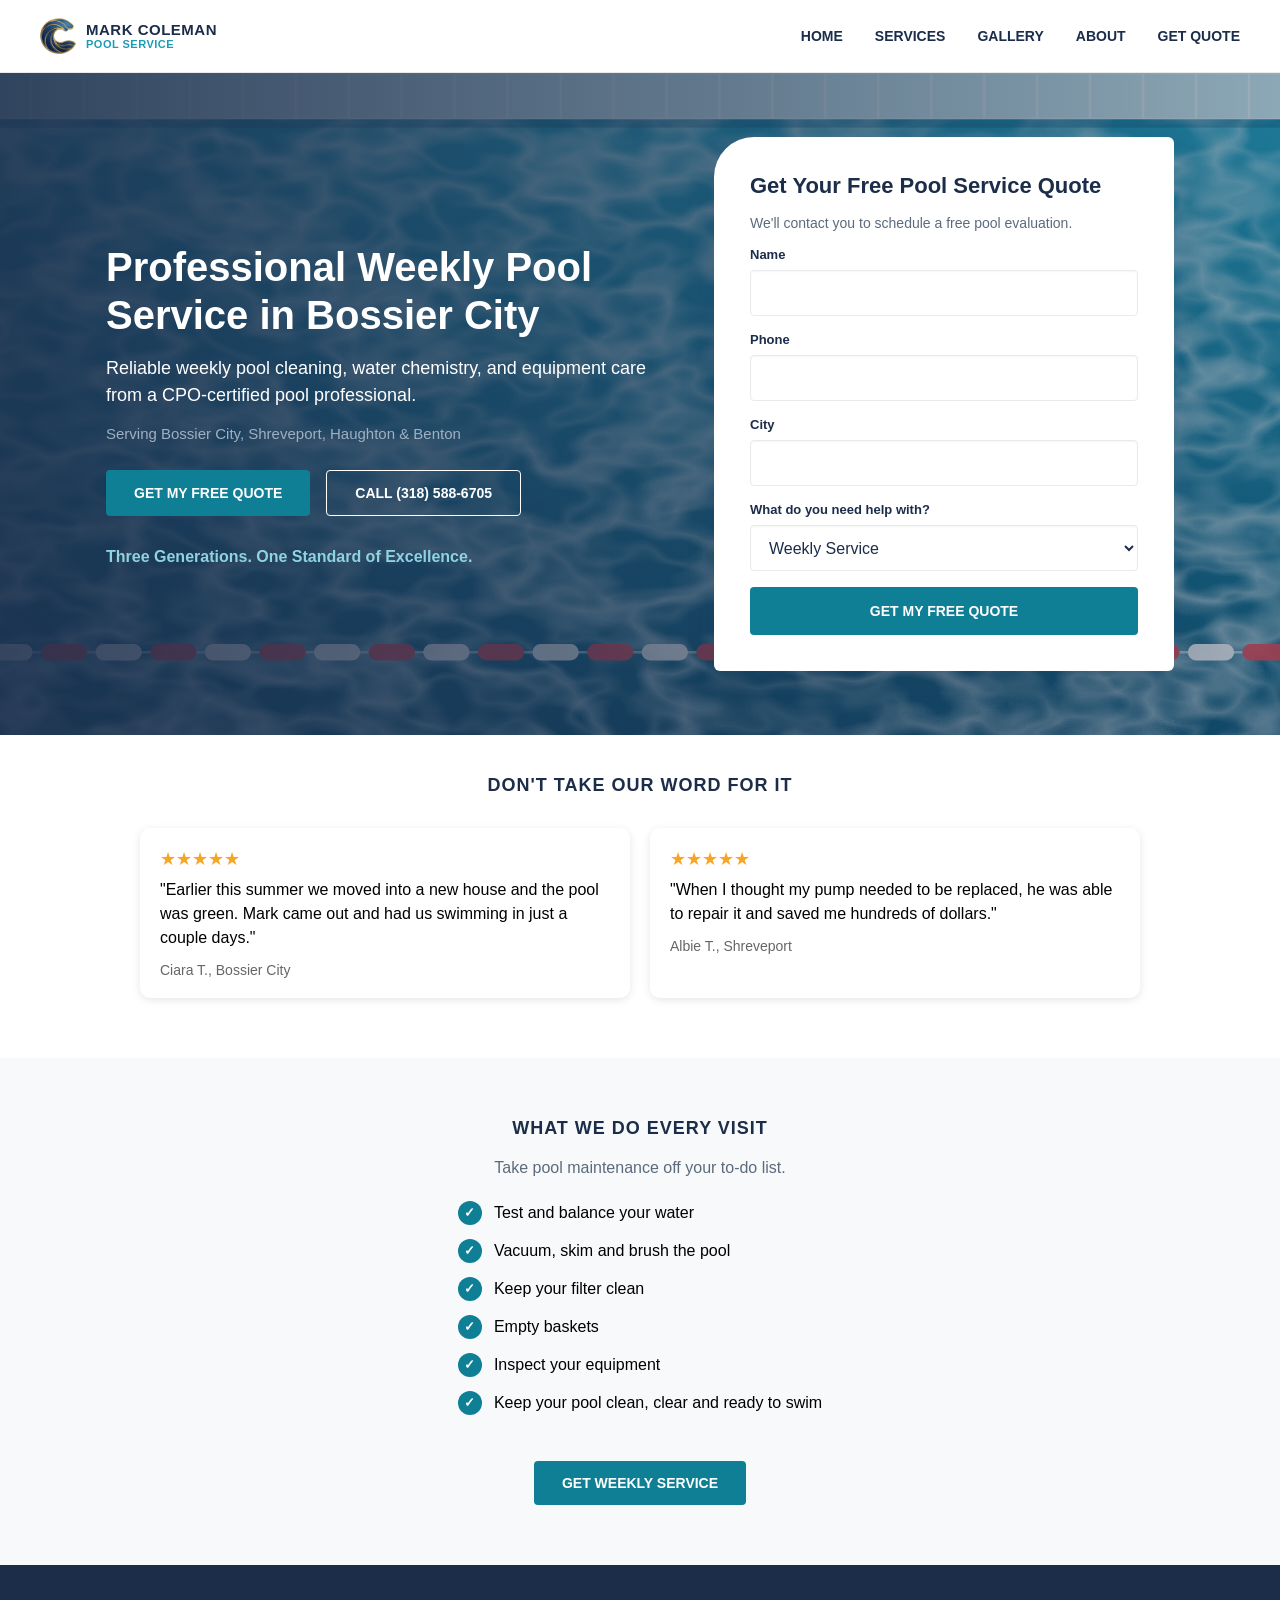
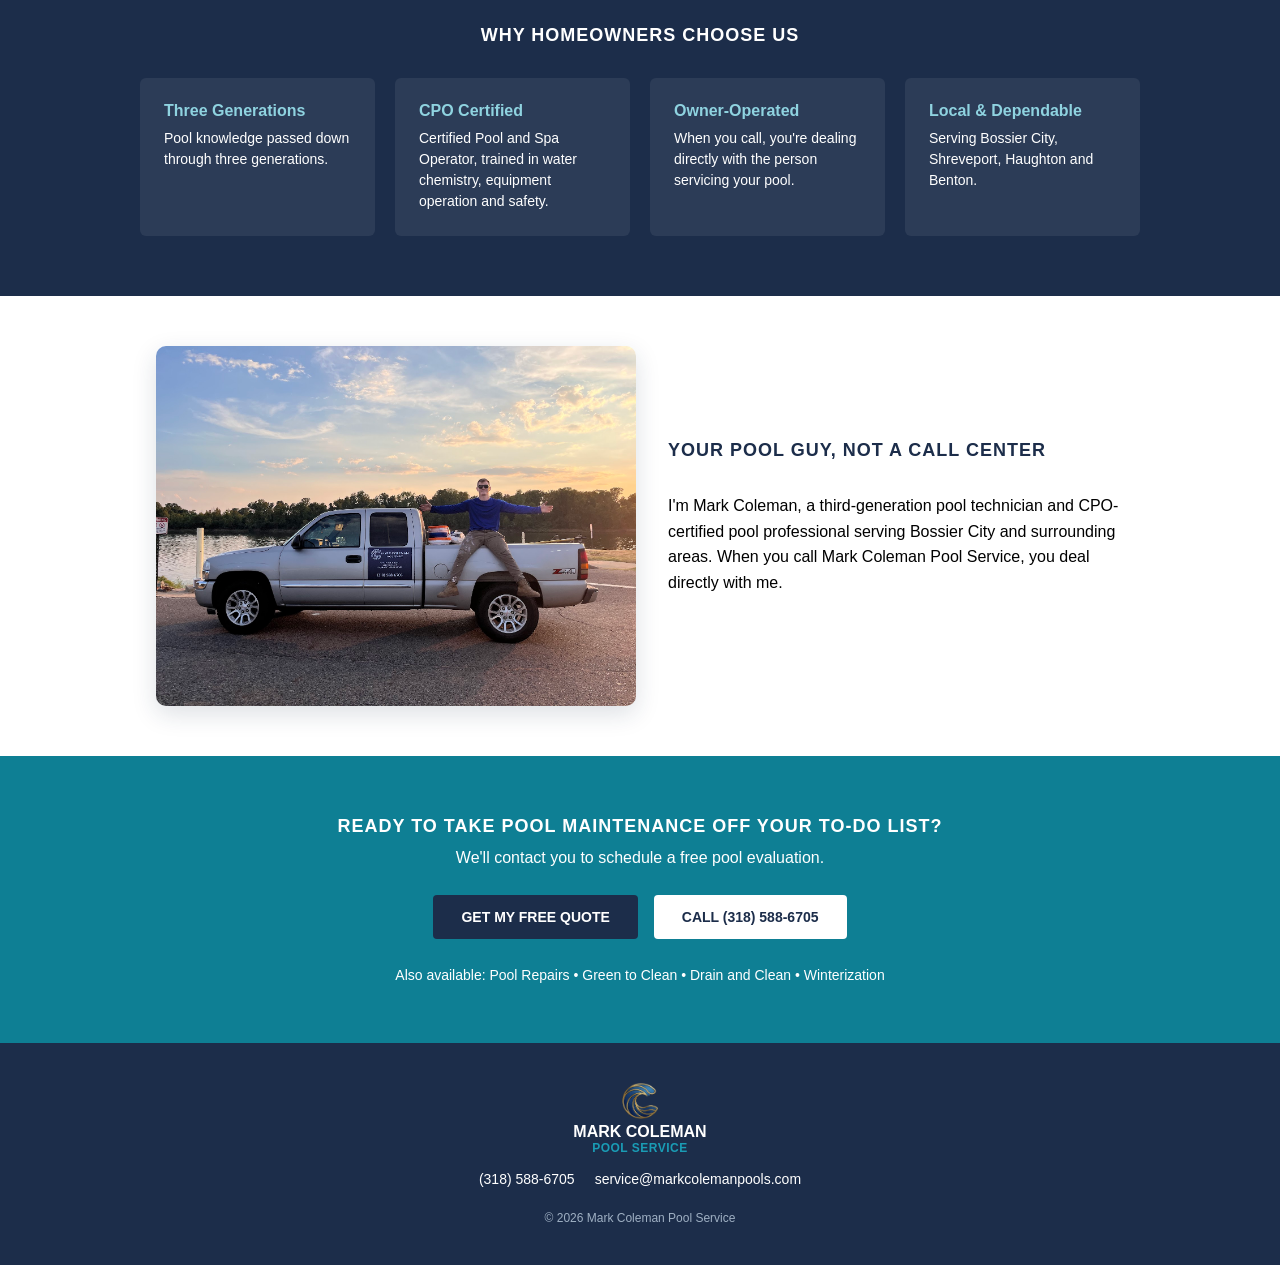
==== commit 0454b39d: "updated get quote page" ====
--- a/getquote.html
+++ b/getquote.html
@@ -1,13 +1,14 @@
 <!DOCTYPE html>
 <html lang="en">
     <head>
+        <meta name="description" content="Professional weekly pool service in Bossier City. Pool cleaning, water chemistry, and equipment care from a CPO-certified pool professional. Free quote.">
         <meta name="viewport" content="width=device-width, initial-scale=1.0">
         <meta charset="UTF-8">
-        <title>Quote - Mark Coleman Pool Service</title>
+        <title>Weekly Pool Service in Bossier City | Mark Coleman Pool Service</title>
         <link rel="icon" type="image/png" href="images/logo.png">
         <link rel="stylesheet" href="style.css">
     </head>
-    <body>
+    <body class="ad-landing">
         <header>
             <a href="index.html" class="logo">
                 <img class="logo-mark" src="images/logo.png" alt="Mark Coleman Pool Service">
@@ -29,138 +30,149 @@
                 </ul>
             </nav>
         </header>
-
-        <section class="contact" id="contact">
-            <h2>GET A QUOTE</h2>
-            
-            <p>Drop us a line — we'll come check out your pool, free of charge.</p>
-
-            <div class="cpo-badge">
-                <img src="images/cpo.png" alt="Mark Coleman Pool Service logo">
-                <div class="cpo-text">
-                    <strong>Your pool, handled by a Certified Pool Operator.</strong>
-                    <span>Nationally recognized training in water chemistry, equipment, and safety.</span>
+ 
+        <section class="ad-landing-hero">
+            <div class="ad-landing-left-side">
+                <h1>Professional Weekly Pool Service in Bossier City</h1>
+                <p class="ad-landing-sub">Reliable weekly pool cleaning, water chemistry, and equipment care from a CPO-certified pool professional.</p>
+                <p class="ad-landing-areas">Serving Bossier City, Shreveport, Haughton &amp; Benton</p>
+                <div class="hero-buttons">
+                    <a href="#quote" class="btn btn-primary">GET MY FREE QUOTE</a>
+                    <a href="tel:+13185886705" class="btn btn-outline">CALL (318) 588-6705</a>
                 </div>
-                <img src="images/logo.png" alt="Certified Pool Operator badge">
+                <p class="ad-landing-tagline">Three Generations. One Standard of Excellence.</p>
             </div>
-            
-
-            <form class="contact-form" action="https://formspree.io/f/xdeodoay" method="POST">
-                <div class="form-field">
-                    <label for="name">Full Name:</label>
-                    <div class="input-icon">
-                        <svg viewBox="0 0 24 24" fill="none" stroke="currentColor" stroke-width="1.6"><circle cx="12" cy="8" r="3.5"/><path d="M5 20c0-3.9 3.1-7 7-7s7 3.1 7 7"/></svg>
-                        <input type="text" id="name" name="name" placeholder="Full Name" required>
+ 
+            <div class="ad-landing-right-side" id="quote">
+                <!-- Copy the action (and any hidden fields) from the form in getquote.html -->
+                <form class="ad-landing-form" action="https://formspree.io/f/xdeodoay" method="POST">
+                    <h2>Get Your Free Pool Service Quote</h2>
+                    <p class="ad-landing-form-note">We'll contact you to schedule a free pool evaluation.</p>
+ 
+                    <div>
+                        <label for="name">Name</label>
+                        <input id="name" name="name" type="text" autocomplete="name" required>
                     </div>
-                </div>
-
-                <div class="form-field">
-                    <label for="phone">Contact Number:</label>
-                    <div class="input-icon">
-                        <svg viewBox="0 0 24 24" fill="none" stroke="currentColor" stroke-width="1.6"><path d="M6.6 10.8a15 15 0 0 0 6.6 6.6l2.2-2.2c.3-.3.7-.4 1-.2 1.1.4 2.3.6 3.6.6.6 0 1 .4 1 1V20c0 .6-.4 1-1 1C10.9 21 3 13.1 3 3.9c0-.6.4-1 1-1h3.4c.6 0 1 .4 1 1 0 1.3.2 2.5.6 3.6.1.4 0 .8-.2 1z"/></svg>
-                        <input type="tel" id="phone" name="phone" placeholder="Contact Number" required>
+                    <div>
+                        <label for="phone">Phone</label>
+                        <input id="phone" name="phone" type="tel" autocomplete="tel" required>
                     </div>
-                </div>
-<!--
-                <div class="form-field">
-                    <label for="email">Email:</label>
-                    <div class="input-icon">
-                        <svg viewBox="0 0 24 24" fill="none" stroke="currentColor" stroke-width="1.6"><rect x="3" y="5" width="18" height="14" rx="2"/><path d="m4 7 8 6 8-6"/></svg>
-                        <input type="email" id="email" name="email" placeholder="Email">
+                    <div>
+                        <label for="city">City</label>
+                        <input id="city" name="city" type="text" autocomplete="address-level2" required>
                     </div>
-                </div>
--->
-                <div class="form-field">
-                    <label for="address">Service Address or City:</label>
-                    <div class="input-icon">
-                        <svg viewBox="0 0 24 24" fill="none" stroke="currentColor" stroke-width="1.6"><path d="M12 21s-7-6.2-7-11a7 7 0 0 1 14 0c0 4.8-7 11-7 11z"/><circle cx="12" cy="10" r="2.5"/></svg>
-                        <input type="text" id="address" name="address" placeholder="e.g. Bossier City, LA" required>
+                    <div>
+                        <label for="service">What do you need help with?</label>
+                        <select id="service" name="service">
+                            <option>Weekly Service</option>
+                            <option>Pool Repair</option>
+                            <option>Green to Clean</option>
+                            <option>Something else</option>
+                        </select>
                     </div>
-                </div>
-
-                <div class="form-field">
-                    <label for="service">What's going on with your pool?</label>
-                    <select id="service" name="service" required>
-                        <option value="" disabled selected>Let us know what's going on!</option>
-                        <option value="Weekly Maintenance">I want someone to take care of it every week.</option>
-                        <option value="Winterization">I need to close it for the winter.</option>
-                        <option value="Cloudy or Green">My pool is cloudy or green.</option>
-                        <option value="Drain and Clean">I need it drained and cleaned.</option>
-                        <option value="Equipment Install & Repair">Something is broken (pump, filter, heater, etc.)</option>
-                        <option value="Not sure">Not sure / Other</option>
-                    </select>
-                </div>
-<!--
-                <div class="form-field">
-                    <label for="pool_type">Pool Type:</label>
-                    <select id="pool_type" name="pool_type">
-                        <option value="" disabled selected>Select pool type</option>
-                        <option value="In-ground">In-ground</option>
-                        <option value="Above-ground">Above-ground</option>
-                    </select>
-                </div>
-
-                <div class="form-field">
-                    <label for="pool_size">Approximate Pool Size:</label>
-                    <input type="text" id="pool_size" name="pool_size" placeholder="e.g. 16x32 or gallons, if known">
-                </div>
-
-                <div class="form-field">
-                    <label for="condition">Current Pool Condition:</label>
-                    <select id="condition" name="condition">
-                        <option value="" disabled selected>Select condition</option>
-                        <option value="Routine / clear">Routine / clear</option>
-                        <option value="Green or cloudy">Green or cloudy</option>
-                        <option value="Not sure">Not sure</option>
-                    </select>
-                </div>
-
-                <div class="form-field">
-                    <label for="message">Message:</label>
-                    <textarea id="message" name="message" rows="4" placeholder="Anything else we should know?"></textarea>
-                </div>
---> 
-                <button type="submit" class="btn btn-primary">GET MY FREE ESTIMATE</button>
-                <span style="font-size: 14px; text-align: center; font-style:italic">We'll call you within the hour - keep an eye on your phone!</span>
-                <span style="text-align: center;">Or</span>
-                <div class="quote-buttons">
-                    <a href="tel:+13185886705" class="btn btn-primary">CALL NOW (318) 588-6705</a>
-                </div>
-                
-            </form>
-        </section>
-
-        <section class="meet-mark">
-            <img src="images/mark.jpg" alt="Mark Coleman with his Mark Coleman Pool Service truck">
-            <div class="meet-mark-text">
-                <h2>MEET MARK</h2>
-                <p>I'm a third-generation pool technician, and I grew up learning the knowledge, attention to detail, and work ethic it takes to care for a pool the right way.</p>
-                <p>When you call, you get me &mdash; personally. I serve Bossier City, Shreveport, Haughton, and Benton, and my goal is simple: keep your pool clean, healthy, and ready to enjoy.</p>
+ 
+                    <input class="ad-landing-hp" type="text" name="website" tabindex="-1" autocomplete="off" aria-hidden="true">
+ 
+                    <button type="submit" class="btn btn-primary">GET MY FREE QUOTE</button>
+                </form>
             </div>
         </section>
-
+ 
         <section class="reviews">
-        <h2>WHAT OUR CUSTOMERS SAY</h2>
-        <div class="review-grid">
-            <div class="review-card">
-                <div class="stars">★★★★★</div>
-                <p>Earlier this summer we moved into a new house and the pool was green. Mark came out and had us swimming in just a couple days. He’s been taking care of us since and we’ve always had clear water. Highly recommend!!</p>
-                <span class="reviewer">— Ciara T, Bossier City</span>
+            <h2>DON'T TAKE OUR WORD FOR IT</h2>
+            <div class="review-grid">
+                <div class="review-card">
+                    <div class="stars">★★★★★</div>
+                    <p>"Earlier this summer we moved into a new house and the pool was green. Mark came out and had us swimming in just a couple days."</p>
+                    <div class="reviewer">Ciara T., Bossier City</div>
+                </div>
+                <div class="review-card">
+                    <div class="stars">★★★★★</div>
+                    <p>"When I thought my pump needed to be replaced, he was able to repair it and saved me hundreds of dollars."</p>
+                    <div class="reviewer">Albie T., Shreveport</div>
+                </div>
             </div>
-            <div class="review-card">
-                <div class="stars">★★★★★</div>
-                <p>Mark takes care of my pool. He does a fantastic job. When I thought my pump needed to be replaced, he was able to repair it and saved me hundreds of dollars.</p>
-                <span class="reviewer">— Albie T, Shreveport</span>
+        </section>
+ 
+        <section class="ad-landing-weekly">
+            <div class="ad-landing-weekly-content">
+                <h2>WHAT WE DO EVERY VISIT</h2>
+                <p class="ad-landing-lead">Take pool maintenance off your to-do list.</p>
+                <ul class="ad-landing-checklist">
+                    <li>Test and balance your water</li>
+                    <li>Vacuum, skim and brush the pool</li>
+                    <li>Keep your filter clean</li>
+                    <li>Empty baskets</li>
+                    <li>Inspect your equipment</li>
+                    <li>Keep your pool clean, clear and ready to swim</li>
+                </ul>
+                <div>
+                    <a href="#quote" class="btn btn-primary">GET WEEKLY SERVICE</a>
+                </div>
             </div>
-        </div>
-        <a class="all-reviews" href="https://share.google/848EsRtRVeqVAr1DG" target="_blank">See all our reviews on Google →</a>
         </section>
-
-
+ 
+        <section class="ad-landing-why">
+            <h2>WHY HOMEOWNERS CHOOSE US</h2>
+            <div class="ad-landing-why-grid">
+                <div class="ad-landing-why-card">
+                    <h3>Three Generations</h3>
+                    <p>Pool knowledge passed down through three generations.</p>
+                </div>
+                <div class="ad-landing-why-card">
+                    <h3>CPO Certified</h3>
+                    <p>Certified Pool and Spa Operator, trained in water chemistry, equipment operation and safety.</p>
+                </div>
+                <div class="ad-landing-why-card">
+                    <h3>Owner-Operated</h3>
+                    <p>When you call, you're dealing directly with the person servicing your pool.</p>
+                </div>
+                <div class="ad-landing-why-card">
+                    <h3>Local &amp; Dependable</h3>
+                    <p>Serving Bossier City, Shreveport, Haughton and Benton.</p>
+                </div>
+            </div>
+        </section>
+ 
+        <section class="meet-mark">
+            <!-- Add this photo to your images folder, or change the file name -->
+            <img src="images/mark.jpg" alt="Mark Coleman beside his pool service truck">
+            <div class="meet-mark-text">
+                <h2>YOUR POOL GUY, NOT A CALL CENTER</h2>
+                <p>I'm Mark Coleman, a third-generation pool technician and CPO-certified pool professional serving Bossier City and surrounding areas. When you call Mark Coleman Pool Service, you deal directly with me.</p>
+            </div>
+        </section>
+<!-- 
+        <section class="ad-landing-results">
+            <h2>REAL POOL WORK. REAL RESULTS.</h2>
+            <div class="ad-landing-results-grid">
+                <div>
+                    <img src="images/gal_6.jpg" alt="Turned a green neglected pool back to blue and swimmable in Bossier City">
+                    <strong>Green to Clean, Bossier City</strong>
+                    <span>A neglected green pool restored to blue and swimmable.</span>
+                </div>
+                <div>
+                    <img src="images/gal_3.jpg" alt="Replaced a failed pump in Benton">
+                    <strong>Pump Replacement, Benton</strong>
+                    <span>Failed pump replaced to get the system running again.</span>
+                </div>
+            </div>
+        </section>
+    --> 
+        <section class="ad-landing-cta">
+            <h2>READY TO TAKE POOL MAINTENANCE OFF YOUR TO-DO LIST?</h2>
+            <p>We'll contact you to schedule a free pool evaluation.</p>
+            <div class="ad-landing-cta-buttons">
+                <a href="#quote" class="btn btn-navy">GET MY FREE QUOTE</a>
+                <a href="tel:+13185886705" class="btn btn-white">CALL (318) 588-6705</a>
+            </div>
+            <p class="ad-landing-also">Also available: Pool Repairs • Green to Clean • Drain and Clean • Winterization</p>
+        </section>
+ 
         <footer id="contact">
             <div class="footer-content">
                 <div class="footer-brand">
-                    <img src="images/logo.png" alt="logo">
+                    <img src="images/logo.png" alt="Mark Coleman Pool Service">
                     <span class="top">MARK COLEMAN</span>
                     <span class="bottom">POOL SERVICE</span>
                 </div>
@@ -171,9 +183,7 @@
             </div>
             <p class="footer-copy">© 2026 Mark Coleman Pool Service</p>
         </footer>
-
-
-        <script src="script.js"></script>
+ 
         <!-- Google tag (gtag.js) -->
         <script async src="https://www.googletagmanager.com/gtag/js?id=G-51X6MR22NM">
         </script>
@@ -181,17 +191,8 @@
         window.dataLayer = window.dataLayer || [];
         function gtag(){dataLayer.push(arguments);}
         gtag('js', new Date());
-
+ 
         gtag('config', 'G-51X6MR22NM');
-        </script>
-        <script>
-                    document.querySelectorAll('.contact-form select').forEach(function (select) {
-            function updateColor() {
-                select.classList.toggle('placeholder', select.value === '');
-            }
-            updateColor();
-            select.addEventListener('change', updateColor);
-        });
         </script>
     </body>
 </html>
--- a/style.css
+++ b/style.css
@@ -1,7 +1,7 @@
 html{
     scroll-behavior: smooth;
 }
-
+ 
 :root{
     --navy: #1c2d4a;
     --teal: #1a9cb5;
@@ -11,12 +11,12 @@
 * {
     box-sizing: border-box;
 }
-
+ 
 html, body{
     height: 100%;
     margin: 0;
 }
-
+ 
 body {
     margin: 0;
     font-family: 'Segoe UI', Arial, sans-serif;
@@ -24,8 +24,8 @@
     flex-direction: column;
     min-height: 100vh;
 }
-
-
+ 
+ 
 header {
     display: flex;
     align-items: center;
@@ -34,7 +34,7 @@
     background: #fff;
     border-bottom: 1px solid var(--border)
 }
-
+ 
 /* Logo */
 .logo{
     display: flex;
@@ -47,27 +47,27 @@
     height: 36px;
     flex-shrink: 0;
 }
-
+ 
 .logo-text{
     display: flex;
     flex-direction: column;
     line-height: 1.1;
 }
-
+ 
 .logo-text .top{
     font-weight: 700;
     font-size: 15px;
     color: var(--navy);
     letter-spacing: 0.5px;
 }
-
+ 
 .logo-text .bottom{
     font-weight: 700;
     font-size: 11px;
     color: var(--teal);
     letter-spacing: 0.5px;
 }
-
+ 
 .menu-toggle{
     display: none;
     flex-direction: column;
@@ -77,13 +77,13 @@
     cursor: pointer;
     padding: 4px;
 }
-
+ 
 .menu-toggle span{
     width: 24px;
     height: 2px;
     background: var(--navy)
 }
-
+ 
 nav ul{
     display: flex;
     list-style: none;
@@ -91,7 +91,7 @@
     padding: 0;
     gap: 32px;
 }
-
+ 
 nav a{
     text-decoration: none;
     font-size: 14px;
@@ -99,16 +99,16 @@
     color: var(--navy);
     padding-bottom: 6px;
 }
-
+ 
 nav a.active{
     color: var(--teal);
     border-bottom: 2px solid var(--teal);
 }
-
+ 
 nav a:hover{
     color: var(--teal-dark)
 }
-
+ 
 @media (max-width: 760px) {
     nav{
         position: absolute;
@@ -121,50 +121,50 @@
         display: none;
         z-index: 100;
     }
-
+ 
     nav.open {
         display: block;
     }
-
+ 
     nav ul{
         flex-direction: column;
         padding: 16px 40px;
         gap: 16px;
     }
-
+ 
     .menu-toggle{
         display: flex;
     }
 }
-
+ 
 .hero{
     position: relative;
     background: var(--navy);
     color: #fff;
     padding: 100px 40px;
 }
-
+ 
 .hero-content{
     max-width: 560px;
 }
-
+ 
 .hero h1{
     font-size: 40px;
     line-height: 1.2;
     margin: 0 0 16px;
 }
-
+ 
 .hero p{
     font-size: 16px;
     line-height: 1.5;
     margin: 0 0 28px;
 }
-
+ 
 .hero-buttons{
     display: flex;
     gap: 16px;
 }
-
+ 
 .btn{
     padding: 14px 28px;
     border-radius: 4px;
@@ -174,22 +174,22 @@
     display: inline-flex;
     align-items: center;
 }
-
-
+ 
+ 
 .btn-primary{
     background: var(--teal);
     color: #fff;
 }
-
+ 
 .btn-primary:hover{
     background: var(--teal-dark);
 }
-
+ 
 .btn-outline{
     border: 1.5px solid #fff;
     color: #fff;
 }
-
+ 
 section h2 {
     text-align: center;
     font-size: 18px;
@@ -197,11 +197,11 @@
     color: var(--navy);
     margin: 0 0 32px;
 }
-
+ 
 .services{
     padding: 60px 40px;
 }
-
+ 
 .services-grid{
     align-items:start;
     display: flex;
@@ -209,13 +209,13 @@
     flex-wrap: wrap;
     gap: 60px;
 }
-
+ 
 @media (max-width: 600px) {
     .services-grid{
         gap: 30px;
     }
 }
-
+ 
 .services-item {
     position: relative;
     cursor: pointer;
@@ -223,7 +223,7 @@
     flex-direction: column;
     align-items: center;
 }
-
+ 
 .service-popup {
     position: absolute;
     bottom: 100%;
@@ -241,7 +241,7 @@
     pointer-events: none;
     z-index: 10;
 }
-
+ 
 .services-item:hover .service-popup,
 .services-item.active .service-popup {
     opacity: 1;
@@ -249,22 +249,22 @@
     transform: translateX(-50%) translateY(0);
     pointer-events: auto;
 }
-
+ 
 .services-item img{
     width: 150px;
     height: 150px;
 }
-
+ 
 .services-item span{
     font-size: 15px;
     font-weight: 600;
     color: var(--navy);    
 }
-
+ 
 .gallery{
     padding: 60px 40px;
 }
-
+ 
 .gallery-grid{
     display: grid;
     grid-template-columns: repeat(3, 1fr);
@@ -272,31 +272,31 @@
     max-width: 900px;
     margin: 0 auto;
 }
-
+ 
 .gallery-grid img {
     width: 100%;
     aspect-ratio: 4 / 3;
     object-fit: cover;
     border-radius: 4px;
 }
-
+ 
 .about{
     padding: 60px 40px;
 }
-
+ 
 .about-content{
     max-width: 700px;
     margin: 0 auto;
     text-align: center;
 }
-
+ 
 .serving-content{
     display: flex;
     flex-direction: column;
     justify-content: center;
     align-items: center;
 }
-
+ 
 .map-embed {
     position: relative;
     width: 100%;
@@ -306,7 +306,7 @@
     border-radius: 8px;
     overflow: hidden;
 }
-
+ 
 .map-embed iframe {
     position: absolute;
     top: 0;
@@ -315,11 +315,11 @@
     height: 100%;
     border: 0;
 }
-
+ 
 .cert{
     padding: 60px 40px;
 }
-
+ 
 .cert-content{
     display:flex;
     align-items: center;
@@ -328,12 +328,12 @@
     max-width: 700px;
     margin: 0 auto;
 }
-
+ 
 .cert img{
     height: 150px;
     width: 150px;
 }
-
+ 
 footer {
     background: var(--navy);
     color: #fff;
@@ -341,25 +341,25 @@
     text-align: center;
     flex: 1;
 }
-
+ 
 footer img{
     height: 36px;
     width: 36px;
 }
-
+ 
 .footer-content {
     display: flex;
     flex-direction: column;
     align-items: center;
     gap: 16px;
 }
-
+ 
 .footer-brand .top {
     display: block;
     font-weight: 700;
     font-size: 16px;
 }
-
+ 
 .footer-brand .bottom {
     display: block;
     font-weight: 700;
@@ -367,42 +367,42 @@
     color: var(--teal);
     letter-spacing: 0.5px;
 }
-
+ 
 .footer-contact,
 .footer-social {
     display: flex;
     gap: 20px;
 }
-
+ 
 .footer-contact a,
 .footer-social a {
     color: #fff;
     text-decoration: none;
     font-size: 14px;
 }
-
+ 
 .footer-contact a:hover,
 .footer-social a:hover {
     color: var(--teal);
 }
-
+ 
 .footer-copy {
     margin: 24px 0 0;
     font-size: 12px;
     color: #9fb0c3;
 }
-
+ 
 .contact {
     padding: 60px 40px;
     background: #f7f9fa;
 }
-
+ 
 .contact p{
     text-align: center;
     margin: 0;
     padding-bottom: 30px;
 }
-
+ 
 .contact-form {
     max-width: 460px;
     margin: 0 auto;
@@ -479,7 +479,7 @@
     align-self: center;
     margin-top: 6px;
 }
-
+ 
 .contact-form select {
     width: 100%;
     padding: 12px 36px 12px 14px;
@@ -492,23 +492,23 @@
     background-position: right 14px center;
     background-size: 14px;
 }
-
+ 
 .contact-form select:required:invalid {
     color: #9aa5b1;
 }
-
+ 
 .contact-form select option {
     color: var(--navy);
 }
-
+ 
 .contact-form select.placeholder {
     color: #9aa5b1;
 }
-
+ 
 .contact-form select option {
     color: var(--navy);
 }
-
+ 
 .services-item summary {
     display: flex;
     flex-direction: column;
@@ -523,11 +523,11 @@
 .services-item p {
     margin-top: 8px;
 }
-
+ 
 .quote-buttons{
     text-align: center;
 }
-
+ 
 .quote-button{
     padding: 14px 28px;
     border-radius: 4px;
@@ -539,28 +539,28 @@
     color: var(--teal);
     text-decoration: none;
 }
-
-
+ 
+ 
 .certification{
     text-align:center;
 }
-
+ 
 .certification img{
     width: 100px;
     height: 100px;
 }
-
+ 
 .rating-line {
     font-weight: bold;
     color: #f5a623;
     text-align: center;
 }
-
+ 
 .reviews {
     padding: 40px 16px;
     text-align: center;
 }
-
+ 
 .review-grid {
     display: grid;
     grid-template-columns: repeat(auto-fit, minmax(250px, 1fr));
@@ -568,7 +568,7 @@
     max-width: 1000px;
     margin: 20px auto;
 }
-
+ 
 .review-card {
     background: #fff;
     border-radius: 10px;
@@ -576,23 +576,23 @@
     box-shadow: 0 2px 8px rgba(0, 0, 0, 0.1);
     text-align: left;
 }
-
+ 
 .review-card .stars {
     color: #f5a623;
     font-size: 18px;
     margin-bottom: 8px;
 }
-
+ 
 .reviewer {
     font-size: 14px;
     color: #666;
 }
-
+ 
 .all-reviews {
     display: inline-block;
     margin-top: 10px;
 }
-
+ 
 .cpo-badge {
     display: flex;
     align-items: center;
@@ -602,31 +602,31 @@
     margin: 16px auto 24px;
     text-align: center;
 }
-
+ 
 .cpo-badge img {
     width: 70px;
     height: 70px;
     object-fit: contain;
     flex-shrink: 0;
 }
-
+ 
 .cpo-text strong {
     display: block;
     font-size: 16px;
     white-space: nowrap;
 }
-
+ 
 @media (max-width: 600px) {
     .cpo-text strong {
         white-space: normal;
     }
 }
-
+ 
 .cpo-text span {
     font-size: 13px;
     color: #666;
 }
-
+ 
 .meet-mark {
     display: flex;
     align-items: center;
@@ -635,7 +635,7 @@
     margin: 0 auto;
     padding: 50px 16px;
 }
-
+ 
 .meet-mark img {
     width: 50%;
     max-width: 480px;
@@ -643,24 +643,379 @@
     border-radius: 10px;
     box-shadow: 0 8px 24px rgba(28, 45, 74, 0.15);
 }
-
+ 
 .meet-mark-text h2 {
     margin-top: 0;
     color: var(--navy);
 }
-
+ 
 .meet-mark-text p {
     line-height: 1.6;
 }
-
+ 
 @media (max-width: 700px) {
     .meet-mark {
         flex-direction: column;
         text-align: center;
         gap: 20px;
     }
-
+ 
     .meet-mark img {
         width: 100%;
     }
 }
+ 
+/* ==========================================================
+   AD LANDING PAGE  (pool-cleaning-bossier-city.html)
+   Reuses existing: header, .logo, .btn, .btn-primary, .btn-outline,
+   .hero-buttons, .reviews, .review-grid, .review-card, .stars,
+   .reviewer, .meet-mark, footer
+   ========================================================== */
+ 
+:root{
+    --aqua: #8fd3e0;
+}
+ 
+/* Darker teal on buttons so white text is easier to read */
+.ad-landing .btn-primary{
+    background: var(--teal-dark);
+}
+ 
+.ad-landing .btn-primary:hover{
+    background: #0b6577;
+}
+ 
+.btn-navy{
+    background: var(--navy);
+    color: #fff;
+}
+ 
+.btn-white{
+    background: #fff;
+    color: var(--navy);
+}
+ 
+/* Hero + quote form */
+.ad-landing-hero{
+    background: var(--navy);
+    color: #fff;
+    display: flex;
+    flex-wrap: wrap;
+    justify-content: center;
+    align-items: center;
+    gap: 48px;
+    padding: 64px 40px;
+}
+ 
+.ad-landing-left-side{
+    flex: 1 1 420px;
+    max-width: 560px;
+}
+ 
+.ad-landing-left-side h1{
+    font-size: 40px;
+    line-height: 1.2;
+    margin: 0 0 16px;
+    color: #fff;
+}
+ 
+.ad-landing-sub{
+    font-size: 18px;
+    line-height: 1.5;
+    margin: 0 0 16px;
+}
+ 
+.ad-landing-areas{
+    font-size: 15px;
+    color: #9fb0c3;
+    margin: 0 0 28px;
+}
+ 
+.ad-landing-left-side .hero-buttons{
+    flex-wrap: wrap;
+}
+ 
+.ad-landing-tagline{
+    margin: 32px 0 0;
+    font-weight: 600;
+    color: var(--aqua);
+}
+ 
+.ad-landing-right-side{
+    flex: 1 1 340px;
+    max-width: 460px;
+}
+ 
+.ad-landing-form{
+    display: flex;
+    flex-direction: column;
+    gap: 16px;
+    background: #fff;
+    color: var(--navy);
+    padding: 36px;
+    border-radius: 40px 6px 6px 6px;
+    box-shadow: 0 12px 30px rgba(28, 45, 74, 0.1);
+}
+ 
+.ad-landing-form h2{
+    text-align: left;
+    letter-spacing: 0;
+    font-size: 22px;
+    margin: 0;
+}
+ 
+.ad-landing-form-note{
+    margin: 0;
+    font-size: 14px;
+    color: #5b6b7c;
+}
+ 
+.ad-landing-form label{
+    display: block;
+    font-size: 13px;
+    font-weight: 700;
+    color: var(--navy);
+    margin-bottom: 8px;
+}
+ 
+.ad-landing-form input,
+.ad-landing-form select{
+    width: 100%;
+    height: 46px;
+    padding: 0 14px;
+    border: 1px solid var(--border);
+    border-radius: 4px;
+    font-family: inherit;
+    font-size: 16px;
+    color: var(--navy);
+    background-color: #fff;
+    box-shadow: inset 0 1px 2px rgba(0,0,0,0.04);
+}
+ 
+.ad-landing-form input:focus,
+.ad-landing-form select:focus{
+    outline: none;
+    border-color: var(--teal);
+    box-shadow: 0 0 0 3px rgba(26, 156, 181, 0.15);
+}
+ 
+.ad-landing-form .btn{
+    width: 100%;
+    justify-content: center;
+    border: none;
+    cursor: pointer;
+    font-family: inherit;
+    padding: 16px 28px;
+}
+ 
+.ad-landing-hp{
+    position: absolute;
+    left: -9999px;
+}
+ 
+/* Reviews: only the quote text needs adding to existing .review-card */
+.ad-landing .review-card p{
+    margin: 0 0 12px;
+    line-height: 1.5;
+}
+ 
+/* What we do every visit */
+.ad-landing-weekly{
+    padding: 60px 40px;
+    background: #f7f9fa;
+}
+ 
+.ad-landing-weekly-content{
+    max-width: 560px;
+    margin: 0 auto;
+    text-align: center;
+}
+ 
+.ad-landing-lead{
+    margin: -12px 0 24px;
+    color: #5b6b7c;
+}
+ 
+.ad-landing-checklist{
+    list-style: none;
+    margin: 0 0 32px;
+    padding: 0;
+    display: inline-block;
+    text-align: left;
+}
+ 
+.ad-landing-checklist li{
+    display: flex;
+    align-items: center;
+    gap: 12px;
+    margin-bottom: 14px;
+}
+ 
+.ad-landing-checklist li::before{
+    content: "\2713";
+    flex-shrink: 0;
+    width: 24px;
+    height: 24px;
+    border-radius: 50%;
+    background: var(--teal-dark);
+    color: #fff;
+    font-size: 13px;
+    font-weight: 700;
+    text-align: center;
+    line-height: 24px;
+}
+ 
+/* Why homeowners choose us */
+.ad-landing-why{
+    background: var(--navy);
+    color: #fff;
+    padding: 60px 40px;
+}
+ 
+.ad-landing-why h2{
+    color: #fff;
+}
+ 
+.ad-landing-why-grid{
+    display: grid;
+    grid-template-columns: repeat(auto-fit, minmax(220px, 1fr));
+    gap: 20px;
+    max-width: 1000px;
+    margin: 0 auto;
+}
+ 
+.ad-landing-why-card{
+    background: rgba(255, 255, 255, 0.07);
+    border-radius: 6px;
+    padding: 24px;
+}
+ 
+.ad-landing-why-card h3{
+    margin: 0 0 8px;
+    font-size: 16px;
+    color: var(--aqua);
+}
+ 
+.ad-landing-why-card p{
+    margin: 0;
+    font-size: 14px;
+    line-height: 1.5;
+}
+ 
+/* Meet Mark: reuses .meet-mark, just aligns the heading */
+.ad-landing .meet-mark-text h2{
+    text-align: left;
+}
+ 
+/* Real work */
+.ad-landing-results{
+    padding: 60px 40px;
+}
+ 
+.ad-landing-results-grid{
+    display: grid;
+    grid-template-columns: repeat(2, 1fr);
+    gap: 24px;
+    max-width: 900px;
+    margin: 0 auto;
+}
+ 
+.ad-landing-results-grid img{
+    width: 100%;
+    aspect-ratio: 4 / 3;
+    object-fit: cover;
+    border-radius: 4px;
+}
+ 
+.ad-landing-results-grid strong{
+    display: block;
+    margin-top: 10px;
+    color: var(--navy);
+}
+ 
+.ad-landing-results-grid span{
+    font-size: 14px;
+    color: #5b6b7c;
+}
+ 
+/* Closing call to action */
+.ad-landing-cta{
+    background: var(--teal-dark);
+    color: #fff;
+    padding: 60px 40px;
+    text-align: center;
+}
+ 
+.ad-landing-cta h2{
+    color: #fff;
+    margin-bottom: 12px;
+}
+ 
+.ad-landing-cta p{
+    margin: 0 0 28px;
+}
+ 
+.ad-landing-cta-buttons{
+    display: flex;
+    flex-wrap: wrap;
+    justify-content: center;
+    gap: 16px;
+}
+ 
+.ad-landing-cta .ad-landing-also{
+    margin: 28px 0 0;
+    font-size: 14px;
+}
+ 
+@media (max-width: 760px) {
+    .ad-landing header{
+        padding: 18px 20px;
+    }
+ 
+    .ad-landing-hero,
+    .ad-landing-weekly,
+    .ad-landing-why,
+    .ad-landing-results,
+    .ad-landing-cta{
+        padding-left: 20px;
+        padding-right: 20px;
+    }
+ 
+    .ad-landing-hero{
+        padding-top: 40px;
+        padding-bottom: 40px;
+        gap: 32px;
+    }
+ 
+    .ad-landing-left-side h1{
+        font-size: 32px;
+    }
+ 
+    .ad-landing-form{
+        padding: 28px 22px;
+    }
+ 
+    .ad-landing-results-grid{
+        grid-template-columns: 1fr;
+    }
+}
+ 
+@media (max-width: 700px) {
+    .ad-landing .meet-mark-text h2{
+        text-align: center;
+    }
+}
+
+.ad-landing-hero{
+    background:
+        linear-gradient(90deg, rgba(28, 45, 74, 0.88) 0%, rgba(28, 45, 74, 0.6) 55%, rgba(28, 45, 74, 0.35) 100%),
+        url("images/pool-hero.svg") center / cover no-repeat,
+        var(--navy);
+    color: #fff;
+    display: flex;
+    flex-wrap: wrap;
+    justify-content: center;
+    align-items: center;
+    gap: 48px;
+    padding: 64px 40px;
+}
